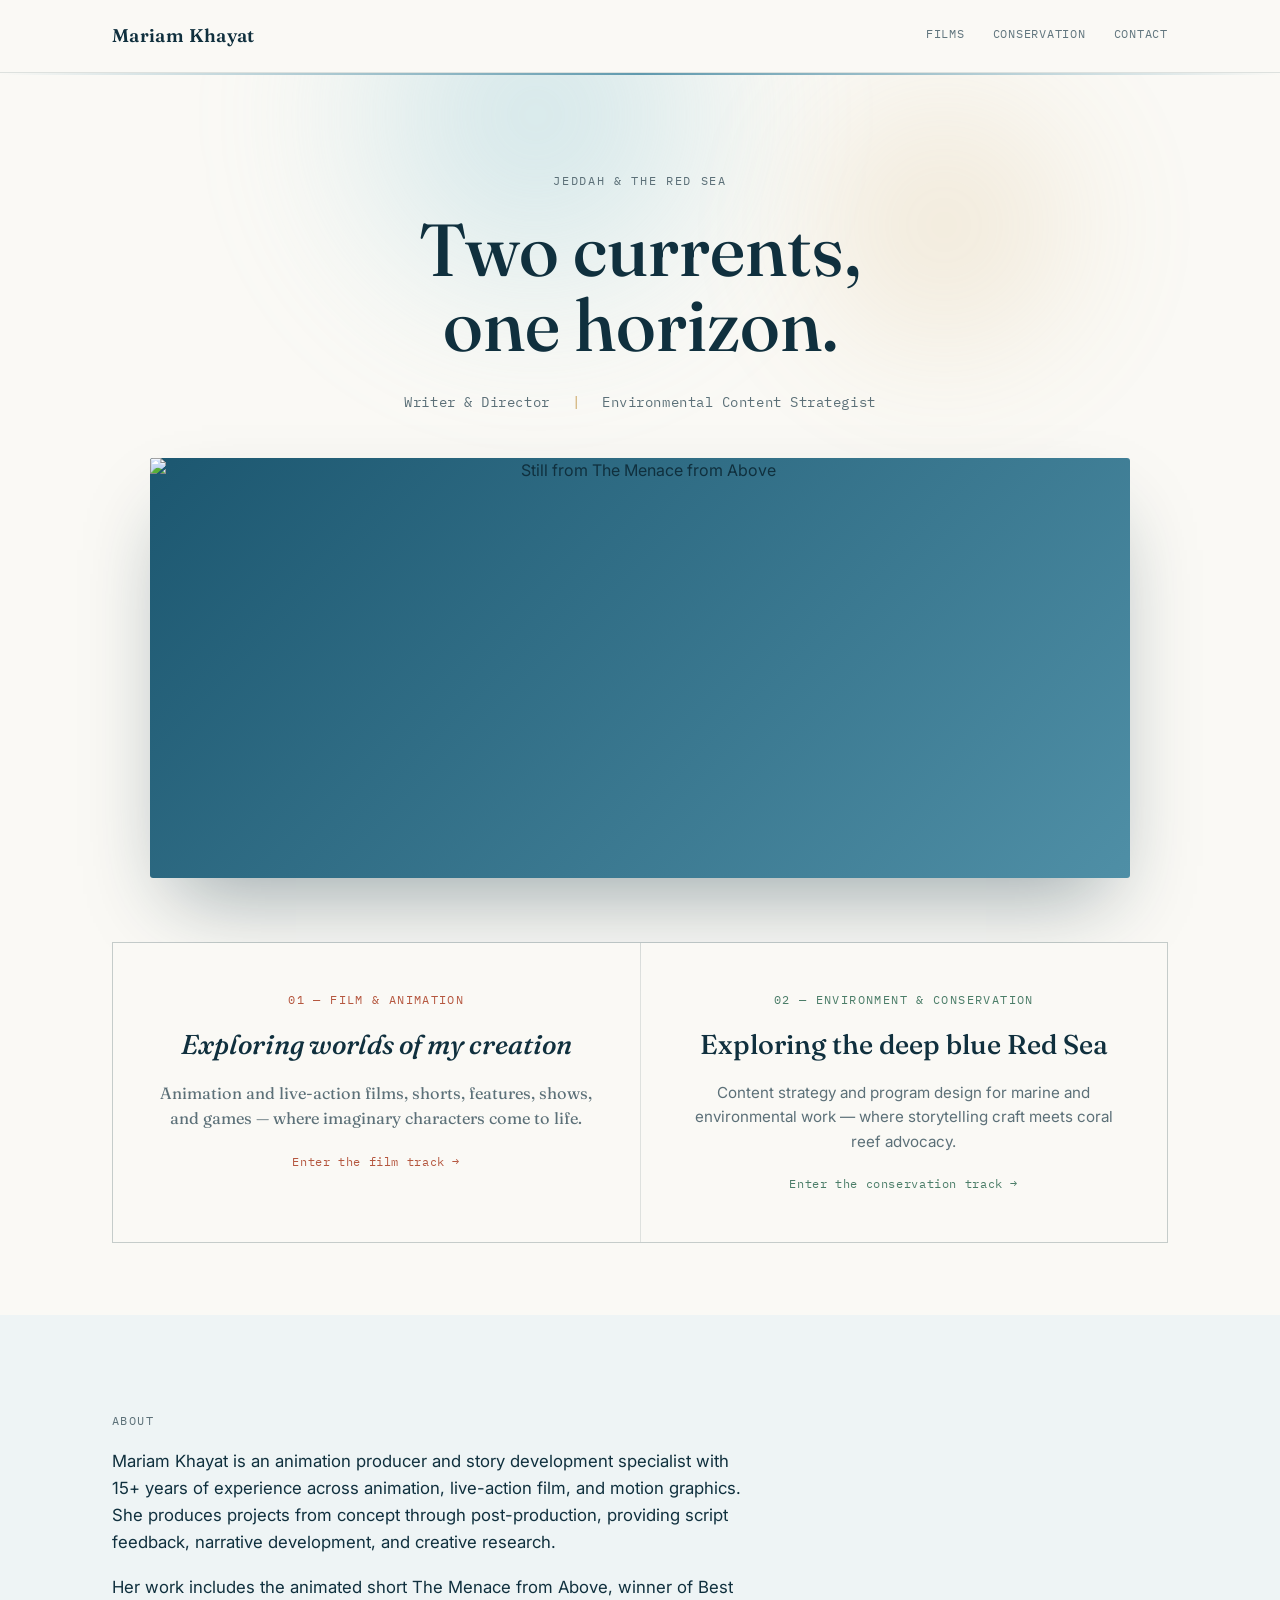
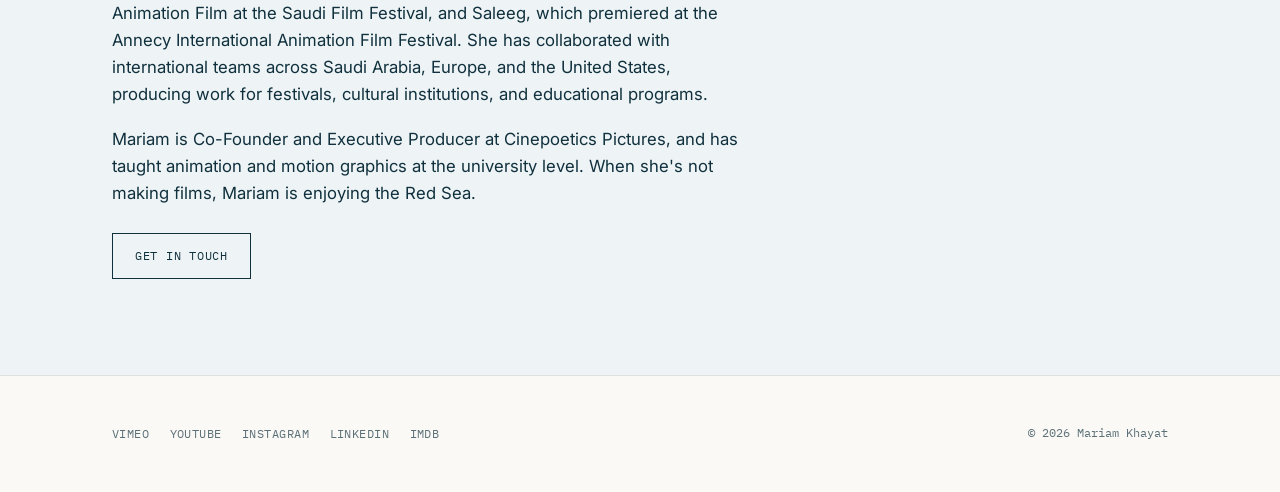
==== index.html @ 49f58972 "Add files via upload" ====
<!DOCTYPE html>
<html lang="en">
<head>
<meta charset="UTF-8">
<meta name="viewport" content="width=device-width, initial-scale=1">
<title>Mariam Khayat — Writer/Director &amp; Environmental Content Strategist</title>
<link rel="preconnect" href="https://fonts.googleapis.com">
<link href="https://fonts.googleapis.com/css2?family=Fraunces:ital,opsz,wght@0,9..144,400;0,9..144,500;0,9..144,600;1,9..144,500&family=Inter:wght@400;500;600&family=IBM+Plex+Mono:wght@400;500&display=swap" rel="stylesheet">
<link rel="stylesheet" href="style.css">
</head>
<body>

<nav class="site-nav">
  <div class="wrap">
    <a href="index.html" class="name">Mariam Khayat</a>
    <div class="links">
      <a href="films.html" class="track-film">Films</a>
      <a href="conservation.html" class="track-cons">Conservation</a>
      <a href="contact.html">Contact</a>
    </div>
  </div>
</nav>
<div class="horizon"></div>

<header class="hero">
  <div class="wrap">
    <div class="eyebrow">Jeddah &amp; the Red Sea</div>
    <h1>Two currents,<br>one horizon.</h1>
    <div class="split-tagline">
      <span>Writer &amp; Director</span>
      <span class="sep">|</span>
      <span>Environmental Content Strategist</span>
    </div>

    <div class="hero-image">
      <img src="tmfa-still.png" alt="Still from The Menace from Above">
    </div>

    <div class="tracks">
      <a class="track-card film" href="films.html">
        <div class="label">01 — Film &amp; Animation</div>
        <h2>Exploring worlds of my creation</h2>
        <p>Animation and live-action films, shorts, features, shows, and games — where imaginary characters come to life.</p>
        <div class="go">Enter the film track →</div>
      </a>
      <a class="track-card cons" href="conservation.html">
        <div class="label">02 — Environment &amp; Conservation</div>
        <h2>Exploring the deep blue Red Sea</h2>
        <p>Content strategy and program design for marine and environmental work — where storytelling craft meets coral reef advocacy.</p>
        <div class="go">Enter the conservation track →</div>
      </a>
    </div>
  </div>
</header>

<section class="block paper">
  <div class="wrap">
    <div class="kicker">About</div>
    <div class="bio-body">
      <p>Mariam Khayat is an animation producer and story development specialist with 15+ years of experience across animation, live-action film, and motion graphics. She produces projects from concept through post-production, providing script feedback, narrative development, and creative research.</p>
      <p>Her work includes the animated short The Menace from Above, winner of Best Animation Film at the Saudi Film Festival, and Saleeg, which premiered at the Annecy International Animation Film Festival. She has collaborated with international teams across Saudi Arabia, Europe, and the United States, producing work for festivals, cultural institutions, and educational programs.</p>
      <p>Mariam is Co-Founder and Executive Producer at Cinepoetics Pictures, and has taught animation and motion graphics at the university level. When she's not making films, Mariam is enjoying the Red Sea.</p>
    </div>
    <a href="contact.html" class="btn gold" style="margin-top:8px;">Get in touch</a>
  </div>
</section>

<footer>
  <div class="wrap">
    <div class="socials">
      <a href="https://vimeo.com/mariamkhayat">Vimeo</a>
      <a href="https://www.youtube.com/user/MarmarKhayat">YouTube</a>
      <a href="https://www.instagram.com/markhayat/">Instagram</a>
      <a href="https://www.linkedin.com/in/mariamkhayat/">LinkedIn</a>
      <a href="http://www.imdb.com/name/nm8464386/">IMDb</a>
    </div>
    <div class="copy">&copy; 2026 Mariam Khayat</div>
  </div>
</footer>

</body>
</html>
---- style.css ----
/* ============================================================
   Mariam Khayat — design tokens, v2 (light / sea-layered)
   Moved off the dark night-sea theme to a bright, white-forward
   palette in shades of sea blue, per direct feedback. Keeps the
   dual-track structure and the horizon-line signature, adds
   layered soft-light "through water" glows behind the hero for
   depth instead of flat color, and a slot for a real film still
   (TMFA) as the hero's anchor image.
   ============================================================ */

:root {
  --bg: #faf9f5;            /* warm white, primary background */
  --bg-alt: #eef4f5;        /* pale sea tint, alternate sections */
  --ink: #10303e;           /* deep sea-navy, primary text */
  --ink-dim: #5c7078;       /* muted secondary text */
  --sea-deep: #1c5770;      /* primary blue accent */
  --sea-mid: #4f8fa6;       /* mid blue, layered glows / links */
  --sea-glow: #a9d4de;      /* pale glow accent for depth layers */
  --gold: #c9a15a;          /* AlUla gold — sparing accent */
  --coral: #b5573f;         /* film/director track accent */
  --seagrass: #4b7d68;      /* conservation track accent */
  --line: rgba(16,48,62,0.12);
  --radius: 2px;

  --font-display: "Fraunces", "Iowan Old Style", serif;
  --font-body: "Inter", -apple-system, sans-serif;
  --font-mono: "IBM Plex Mono", monospace;
}

* { box-sizing: border-box; }

html { scroll-behavior: smooth; }

@media (prefers-reduced-motion: reduce) {
  html { scroll-behavior: auto; }
  * { animation-duration: 0.001ms !important; transition-duration: 0.001ms !important; }
}

body {
  margin: 0;
  background: var(--bg);
  color: var(--ink);
  font-family: var(--font-body);
  font-size: 16px;
  line-height: 1.6;
  -webkit-font-smoothing: antialiased;
}

a { color: inherit; text-decoration: none; }
img { max-width: 100%; display: block; }

.wrap {
  max-width: 1120px;
  margin: 0 auto;
  padding: 0 32px;
}

/* ---------- Nav ---------- */

.site-nav {
  position: sticky;
  top: 0;
  z-index: 50;
  background: rgba(250,249,245,0.88);
  backdrop-filter: blur(6px);
  border-bottom: 1px solid var(--line);
}

.site-nav .wrap {
  display: flex;
  align-items: center;
  justify-content: space-between;
  height: 72px;
}

.site-nav .name {
  font-family: var(--font-display);
  font-size: 1.15rem;
  font-weight: 600;
  letter-spacing: 0.02em;
  color: var(--ink);
}

.site-nav .links {
  display: flex;
  gap: 28px;
  font-family: var(--font-mono);
  font-size: 0.78rem;
  letter-spacing: 0.06em;
  text-transform: uppercase;
}

.site-nav .links a {
  opacity: 0.65;
  color: var(--ink);
  border-bottom: 1px solid transparent;
  padding-bottom: 4px;
  transition: opacity 0.2s, border-color 0.2s;
}

.site-nav .links a:hover,
.site-nav .links a[aria-current="page"] {
  opacity: 1;
  border-color: currentColor;
}

.site-nav .links a.track-film:hover, .site-nav .links a.track-film[aria-current="page"] { color: var(--coral); }
.site-nav .links a.track-cons:hover, .site-nav .links a.track-cons[aria-current="page"] { color: var(--seagrass); }

/* ---------- Horizon signature ---------- */

.horizon {
  position: relative;
  height: 2px;
  background: linear-gradient(90deg, transparent, var(--sea-mid), transparent);
  margin: 0 auto;
  width: 100%;
  opacity: 0.9;
}

.horizon.tone-film { background: linear-gradient(90deg, transparent, var(--coral), transparent); }
.horizon.tone-cons { background: linear-gradient(90deg, transparent, var(--seagrass), transparent); }

/* ---------- Hero ---------- */

.hero {
  position: relative;
  padding: 96px 0 72px;
  text-align: center;
  overflow: hidden;
}

/* Soft layered glows behind the hero, like light through shallow
   water — this is the "not flat, has depth" element, done as
   static layered gradients rather than motion. */
.hero::before,
.hero::after {
  content: "";
  position: absolute;
  border-radius: 50%;
  filter: blur(60px);
  z-index: 0;
  pointer-events: none;
}

.hero::before {
  width: 520px; height: 520px;
  background: radial-gradient(circle, var(--sea-glow) 0%, transparent 70%);
  top: -220px; left: 50%;
  transform: translateX(-70%);
  opacity: 0.55;
}

.hero::after {
  width: 380px; height: 380px;
  background: radial-gradient(circle, var(--gold) 0%, transparent 70%);
  top: -40px; left: 50%;
  transform: translateX(30%);
  opacity: 0.22;
}

.hero .wrap { position: relative; z-index: 1; }

.hero .eyebrow {
  font-family: var(--font-mono);
  font-size: 0.75rem;
  letter-spacing: 0.14em;
  text-transform: uppercase;
  color: var(--ink-dim);
  margin-bottom: 22px;
}

.hero h1 {
  font-family: var(--font-display);
  font-weight: 500;
  font-size: clamp(2.6rem, 6vw, 4.6rem);
  line-height: 1.02;
  margin: 0 0 30px;
  color: var(--ink);
}

.split-tagline {
  display: flex;
  justify-content: center;
  align-items: center;
  gap: 22px;
  flex-wrap: wrap;
  font-family: var(--font-mono);
  font-size: 0.85rem;
  letter-spacing: 0.04em;
  color: var(--ink-dim);
}

.split-tagline .sep { color: var(--gold); }

/* ---------- Hero anchor image (film still) ---------- */

.hero-image {
  position: relative;
  z-index: 1;
  margin: 44px auto 0;
  max-width: 980px;
  aspect-ratio: 21/9;
  border-radius: 3px;
  overflow: hidden;
  box-shadow: 0 40px 80px -24px rgba(16,48,62,0.4);
  background: linear-gradient(135deg, var(--sea-deep), var(--sea-mid));
}

@media (max-width: 1040px) {
  .hero-image { max-width: 92%; }
}

.hero-image img {
  width: 100%; height: 100%;
  object-fit: cover;
}

.hero-image .placeholder-note {
  position: absolute;
  inset: 0;
  display: flex;
  align-items: center;
  justify-content: center;
  font-family: var(--font-mono);
  font-size: 0.75rem;
  letter-spacing: 0.05em;
  color: rgba(255,255,255,0.85);
  text-align: center;
  padding: 24px;
}

/* ---------- Track cards ---------- */

.tracks {
  position: relative;
  z-index: 1;
  display: grid;
  grid-template-columns: 1fr 1fr;
  gap: 1px;
  background: var(--line);
  margin-top: 64px;
  border: 1px solid var(--line);
}

@media (max-width: 720px) {
  .tracks { grid-template-columns: 1fr; }
}

.track-card {
  background: var(--bg);
  padding: 48px 40px;
  transition: background 0.25s;
}

.track-card:hover { background: var(--bg-alt); }

.track-card .label {
  font-family: var(--font-mono);
  font-size: 0.72rem;
  letter-spacing: 0.12em;
  text-transform: uppercase;
  margin-bottom: 14px;
}

.track-card.film .label { color: var(--coral); }
.track-card.cons .label { color: var(--seagrass); }

.track-card h2 {
  font-family: var(--font-display);
  font-size: 1.7rem;
  font-weight: 500;
  margin: 0 0 14px;
  color: var(--ink);
}

.track-card.film h2 { font-style: italic; }

.track-card p {
  color: var(--ink-dim);
  font-size: 0.95rem;
  margin: 0 0 20px;
}

.track-card.cons p { font-family: var(--font-body); }
.track-card.film p { font-family: var(--font-display); font-size: 1.02rem; line-height: 1.55; }

.track-card .go {
  font-family: var(--font-mono);
  font-size: 0.78rem;
  letter-spacing: 0.05em;
}

.track-card.film .go { color: var(--coral); }
.track-card.cons .go { color: var(--seagrass); }

/* ---------- Sections ---------- */

section.block { padding: 96px 0; }
section.block.tight { padding: 64px 0; }
section.block.paper { background: var(--bg-alt); }

.kicker {
  font-family: var(--font-mono);
  font-size: 0.75rem;
  letter-spacing: 0.12em;
  text-transform: uppercase;
  color: var(--ink-dim);
  margin-bottom: 18px;
}

h2.section-title {
  font-family: var(--font-display);
  font-weight: 500;
  font-size: clamp(1.7rem, 3.4vw, 2.3rem);
  margin: 0 0 28px;
  max-width: 720px;
  color: var(--ink);
}

.bio-body {
  max-width: 640px;
  font-size: 1.05rem;
}

.bio-body p { margin: 0 0 18px; }

/* ---------- Credits / lists ---------- */

.credit-row {
  display: flex;
  justify-content: space-between;
  align-items: baseline;
  gap: 24px;
  padding: 22px 0;
  border-top: 1px solid var(--line);
}

.credit-row:last-child { border-bottom: 1px solid var(--line); }

.credit-row .title {
  font-family: var(--font-display);
  font-size: 1.2rem;
  color: var(--ink);
}

.credit-row .title a {
  color: var(--ink);
  border-bottom: 1px solid var(--coral);
  transition: color 0.2s;
}

.credit-row .title a:hover { color: var(--coral); }

.credit-row .meta {
  font-family: var(--font-mono);
  font-size: 0.78rem;
  letter-spacing: 0.03em;
  color: var(--ink-dim);
  white-space: nowrap;
}

/* ---------- Video grid ---------- */

.video-grid {
  display: grid;
  grid-template-columns: repeat(auto-fit, minmax(280px, 1fr));
  gap: 28px;
  margin-top: 36px;
}

.video-card { border: 1px solid var(--line); background: var(--bg); }
.video-card .frame {
  aspect-ratio: 16/9;
  background: var(--bg-alt);
  position: relative;
  overflow: hidden;
}
.video-card iframe { width: 100%; height: 100%; border: 0; }

.video-card .cap {
  padding: 16px 18px;
  font-family: var(--font-mono);
  font-size: 0.78rem;
  color: var(--ink-dim);
  letter-spacing: 0.02em;
}

/* ---------- Footer ---------- */

footer {
  border-top: 1px solid var(--line);
  padding: 48px 0;
}

footer .wrap {
  display: flex;
  justify-content: space-between;
  align-items: center;
  flex-wrap: wrap;
  gap: 20px;
}

footer .socials {
  display: flex;
  gap: 20px;
  font-family: var(--font-mono);
  font-size: 0.78rem;
  letter-spacing: 0.04em;
  text-transform: uppercase;
  color: var(--ink-dim);
}

footer .socials a:hover { color: var(--sea-deep); }

footer .copy {
  font-family: var(--font-mono);
  font-size: 0.72rem;
  color: var(--ink-dim);
}

/* ---------- Buttons ---------- */

.btn {
  display: inline-block;
  border: 1px solid currentColor;
  padding: 12px 22px;
  font-family: var(--font-mono);
  font-size: 0.78rem;
  letter-spacing: 0.06em;
  text-transform: uppercase;
  color: var(--ink);
  transition: background 0.2s, color 0.2s;
}

.btn.gold:hover { background: var(--gold); color: var(--bg); }
.btn.coral:hover { background: var(--coral); color: var(--bg); }
.btn.seagrass:hover { background: var(--seagrass); color: var(--bg); }
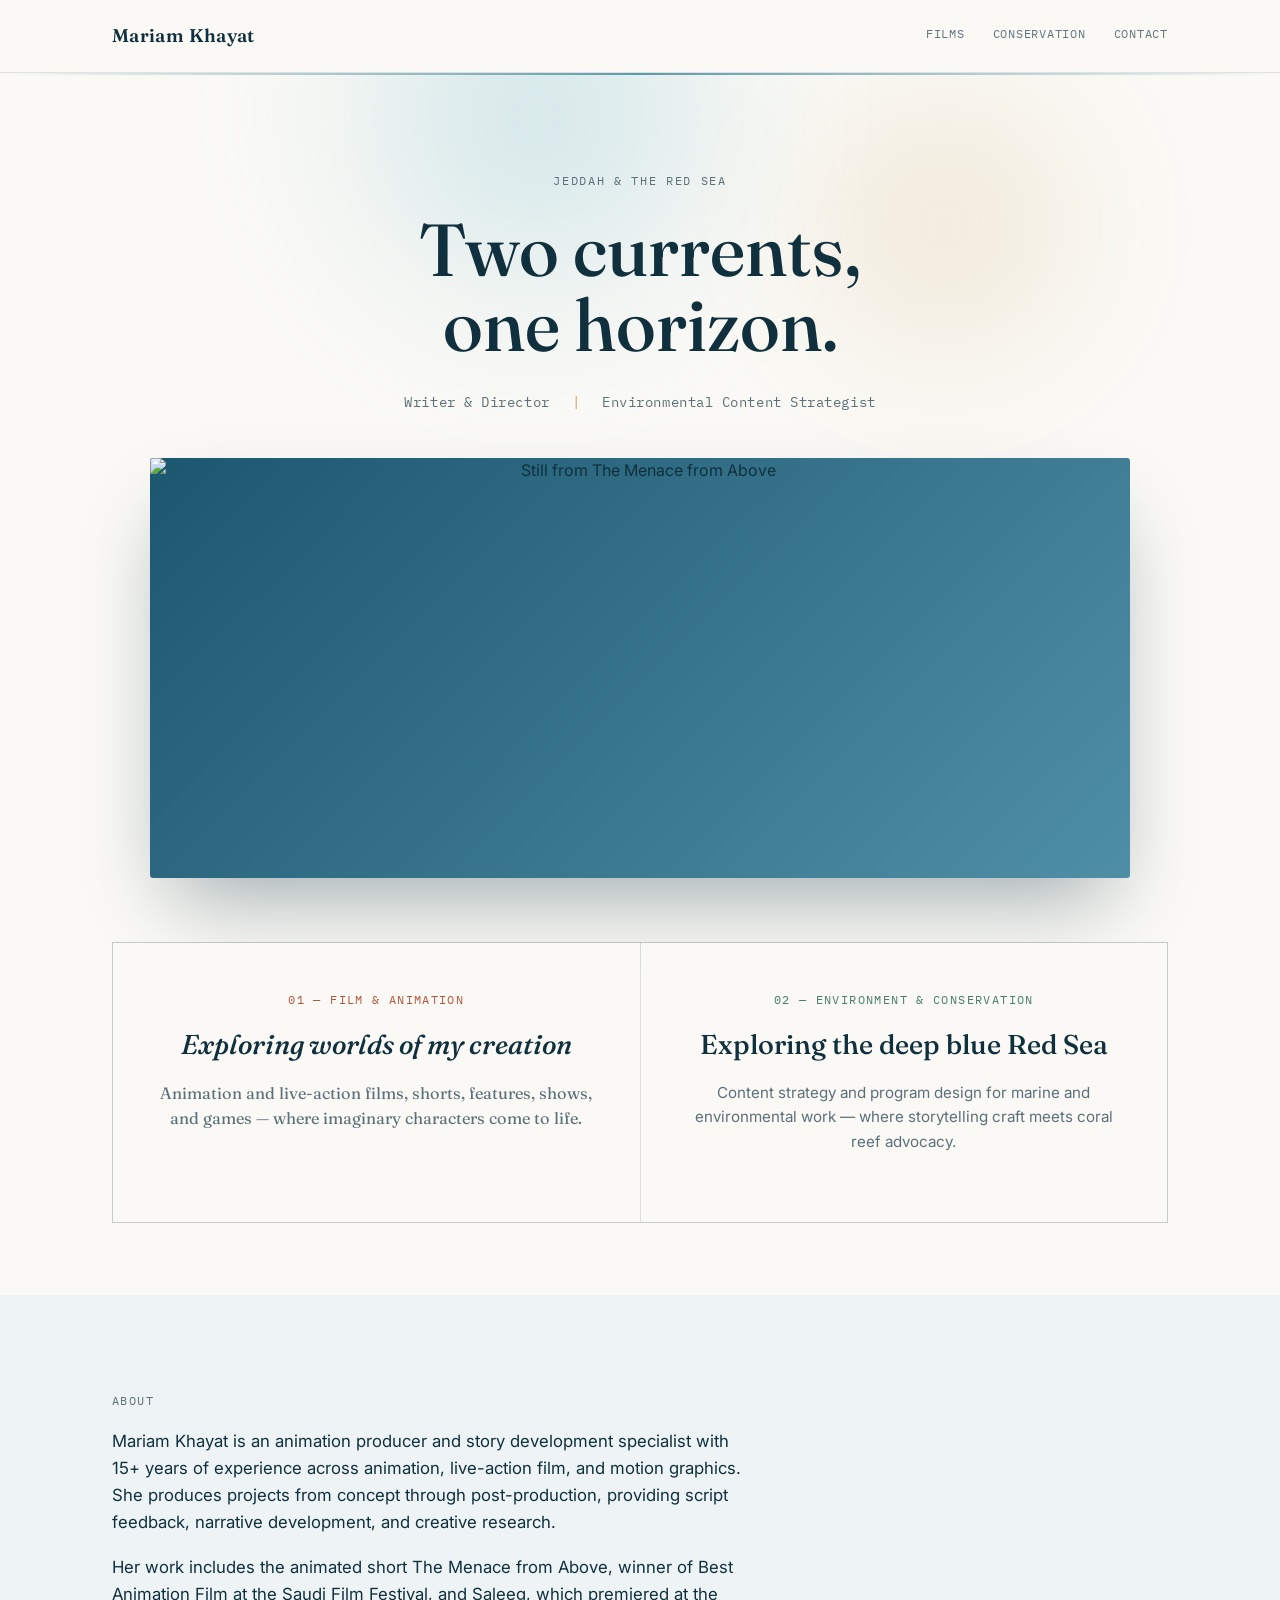
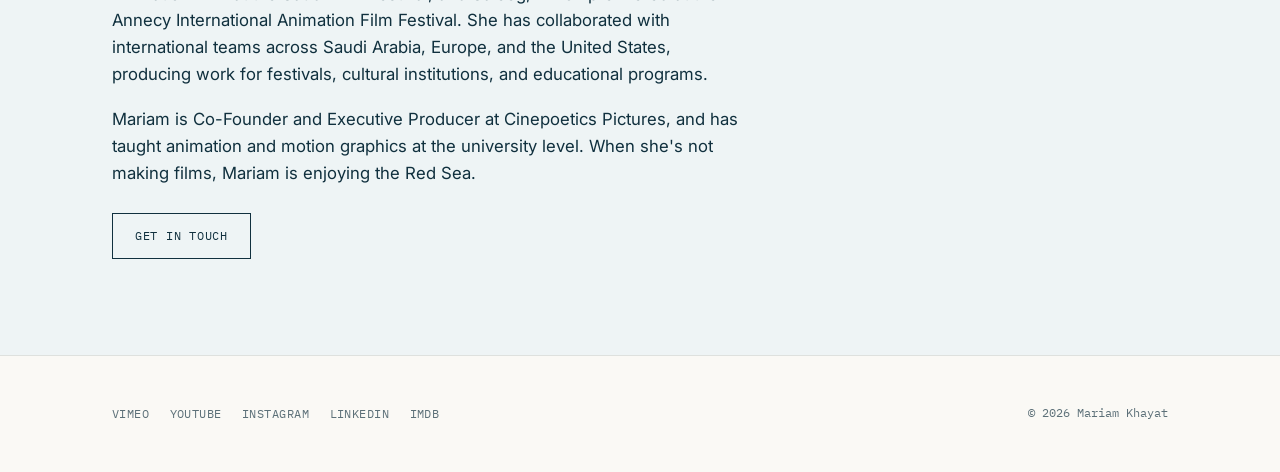
==== commit 48d8fea5: "Add files via upload" ====
--- a/index.html
+++ b/index.html
@@ -41,13 +41,11 @@
         <div class="label">01 — Film &amp; Animation</div>
         <h2>Exploring worlds of my creation</h2>
         <p>Animation and live-action films, shorts, features, shows, and games — where imaginary characters come to life.</p>
-        <div class="go">Enter the film track →</div>
       </a>
       <a class="track-card cons" href="conservation.html">
         <div class="label">02 — Environment &amp; Conservation</div>
         <h2>Exploring the deep blue Red Sea</h2>
         <p>Content strategy and program design for marine and environmental work — where storytelling craft meets coral reef advocacy.</p>
-        <div class="go">Enter the conservation track →</div>
       </a>
     </div>
   </div>
--- a/style.css
+++ b/style.css
@@ -419,7 +419,134 @@
   color: var(--ink-dim);
 }
 
-/* ---------- Buttons ---------- */
+/* ---------- Visual film cards ---------- */
+
+.film-grid {
+  display: grid;
+  grid-template-columns: repeat(auto-fit, minmax(300px, 1fr));
+  gap: 32px;
+  margin-top: 12px;
+}
+
+.film-card {
+  border: 1px solid var(--line);
+  background: var(--bg);
+}
+
+.film-card .thumb {
+  aspect-ratio: 16/9;
+  background: linear-gradient(135deg, var(--sea-deep), var(--sea-mid));
+  overflow: hidden;
+}
+
+.film-card .thumb img {
+  width: 100%; height: 100%;
+  object-fit: cover;
+}
+
+.film-card .body { padding: 20px 22px 22px; }
+
+.film-card h3 {
+  font-family: var(--font-display);
+  font-size: 1.3rem;
+  font-weight: 500;
+  margin: 0 0 8px;
+  color: var(--ink);
+}
+
+.film-card h3 a { color: var(--ink); }
+.film-card h3 a:hover { color: var(--coral); }
+
+.film-card p {
+  color: var(--ink-dim);
+  font-size: 0.92rem;
+  margin: 0 0 18px;
+}
+
+.film-card .actions {
+  display: flex;
+  flex-wrap: wrap;
+  gap: 10px;
+}
+
+.film-card .actions a {
+  font-family: var(--font-mono);
+  font-size: 0.7rem;
+  letter-spacing: 0.05em;
+  text-transform: uppercase;
+  border: 1px solid var(--ink);
+  padding: 8px 14px;
+  color: var(--ink);
+  transition: background 0.2s, color 0.2s;
+}
+
+.film-card .actions a:hover { background: var(--ink); color: var(--bg); }
+.film-card .actions a.netflix:hover { background: var(--coral); color: var(--bg); border-color: var(--coral); }
+
+/* ---------- Compact craft pills (breadth without heavy real estate) ---------- */
+
+.pill-list {
+  display: flex;
+  flex-wrap: wrap;
+  gap: 10px;
+  margin-top: 8px;
+}
+
+.pill {
+  border: 1px solid var(--line);
+  padding: 7px 14px;
+  font-family: var(--font-mono);
+  font-size: 0.75rem;
+  color: var(--ink-dim);
+}
+
+/* ---------- Workshop cards (image + description) ---------- */
+
+.workshop-card {
+  display: grid;
+  grid-template-columns: 220px 1fr;
+  gap: 24px;
+  margin-bottom: 36px;
+  align-items: start;
+}
+
+@media (max-width: 640px) {
+  .workshop-card { grid-template-columns: 1fr; }
+}
+
+.workshop-card .thumb {
+  aspect-ratio: 4/3;
+  background: var(--bg-alt);
+  overflow: hidden;
+}
+
+.workshop-card .thumb img {
+  width: 100%; height: 100%;
+  object-fit: cover;
+}
+
+.workshop-card h3 {
+  font-family: var(--font-display);
+  font-size: 1.15rem;
+  font-weight: 500;
+  margin: 0 0 6px;
+  color: var(--ink);
+}
+
+.workshop-card .org {
+  font-family: var(--font-mono);
+  font-size: 0.72rem;
+  letter-spacing: 0.05em;
+  text-transform: uppercase;
+  color: var(--seagrass);
+  margin-bottom: 10px;
+}
+
+.workshop-card p {
+  color: var(--ink-dim);
+  font-size: 0.92rem;
+  margin: 0;
+}
 
 .btn {
   display: inline-block;
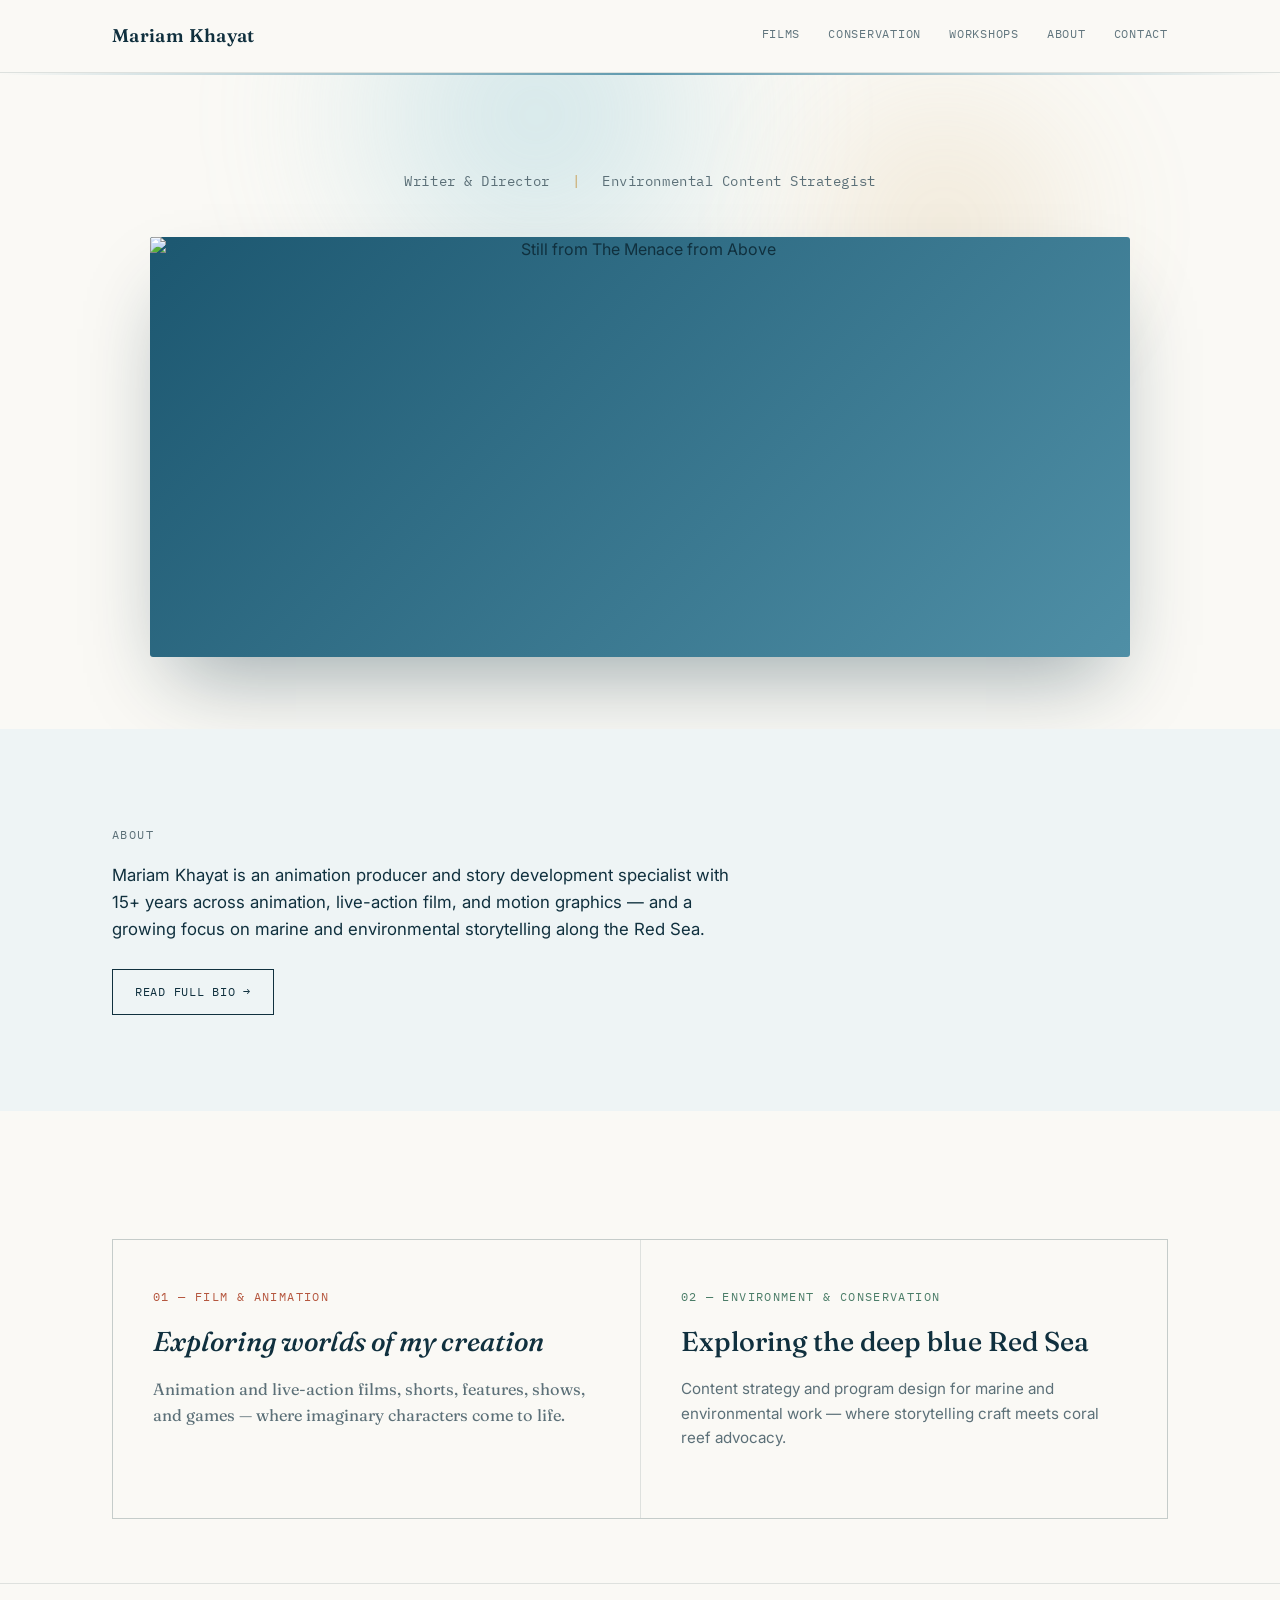
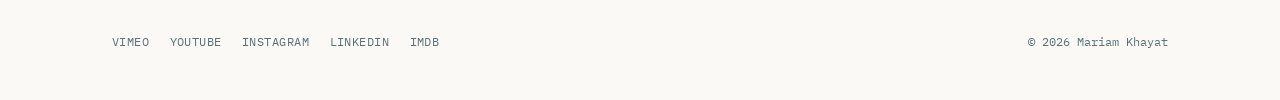
==== commit 5240c720: "Add files via upload" ====
--- a/index.html
+++ b/index.html
@@ -16,6 +16,8 @@
     <div class="links">
       <a href="films.html" class="track-film">Films</a>
       <a href="conservation.html" class="track-cons">Conservation</a>
+      <a href="workshops.html">Workshops</a>
+      <a href="about.html">About</a>
       <a href="contact.html">Contact</a>
     </div>
   </div>
@@ -24,8 +26,6 @@
 
 <header class="hero">
   <div class="wrap">
-    <div class="eyebrow">Jeddah &amp; the Red Sea</div>
-    <h1>Two currents,<br>one horizon.</h1>
     <div class="split-tagline">
       <span>Writer &amp; Director</span>
       <span class="sep">|</span>
@@ -35,7 +35,21 @@
     <div class="hero-image">
       <img src="tmfa-still.png" alt="Still from The Menace from Above">
     </div>
+  </div>
+</header>
 
+<section class="block paper">
+  <div class="wrap">
+    <div class="kicker">About</div>
+    <div class="bio-body">
+      <p>Mariam Khayat is an animation producer and story development specialist with 15+ years across animation, live-action film, and motion graphics — and a growing focus on marine and environmental storytelling along the Red Sea.</p>
+    </div>
+    <a href="about.html" class="btn gold" style="margin-top:8px;">Read full bio →</a>
+  </div>
+</section>
+
+<section class="block tight">
+  <div class="wrap">
     <div class="tracks">
       <a class="track-card film" href="films.html">
         <div class="label">01 — Film &amp; Animation</div>
@@ -48,18 +62,6 @@
         <p>Content strategy and program design for marine and environmental work — where storytelling craft meets coral reef advocacy.</p>
       </a>
     </div>
-  </div>
-</header>
-
-<section class="block paper">
-  <div class="wrap">
-    <div class="kicker">About</div>
-    <div class="bio-body">
-      <p>Mariam Khayat is an animation producer and story development specialist with 15+ years of experience across animation, live-action film, and motion graphics. She produces projects from concept through post-production, providing script feedback, narrative development, and creative research.</p>
-      <p>Her work includes the animated short The Menace from Above, winner of Best Animation Film at the Saudi Film Festival, and Saleeg, which premiered at the Annecy International Animation Film Festival. She has collaborated with international teams across Saudi Arabia, Europe, and the United States, producing work for festivals, cultural institutions, and educational programs.</p>
-      <p>Mariam is Co-Founder and Executive Producer at Cinepoetics Pictures, and has taught animation and motion graphics at the university level. When she's not making films, Mariam is enjoying the Red Sea.</p>
-    </div>
-    <a href="contact.html" class="btn gold" style="margin-top:8px;">Get in touch</a>
   </div>
 </section>
 
--- a/style.css
+++ b/style.css
@@ -434,10 +434,12 @@
 }
 
 .film-card .thumb {
-  aspect-ratio: 16/9;
+  aspect-ratio: 3/4;
   background: linear-gradient(135deg, var(--sea-deep), var(--sea-mid));
   overflow: hidden;
 }
+
+.film-grid.compact .thumb { aspect-ratio: 16/9; }
 
 .film-card .thumb img {
   width: 100%; height: 100%;
@@ -483,7 +485,89 @@
 .film-card .actions a:hover { background: var(--ink); color: var(--bg); }
 .film-card .actions a.netflix:hover { background: var(--coral); color: var(--bg); border-color: var(--coral); }
 
-/* ---------- Compact craft pills (breadth without heavy real estate) ---------- */
+.film-card .hint {
+  display: block;
+  font-family: var(--font-mono);
+  font-size: 0.7rem;
+  letter-spacing: 0.04em;
+  color: var(--coral);
+  margin: -4px 0 14px;
+}
+
+.film-card .hint:hover { text-decoration: underline; }
+
+/* ---------- In-page jump nav ---------- */
+
+.jump-nav {
+  display: flex;
+  flex-wrap: wrap;
+  gap: 24px;
+  font-family: var(--font-mono);
+  font-size: 0.75rem;
+  letter-spacing: 0.05em;
+  text-transform: uppercase;
+  color: var(--ink-dim);
+  padding: 18px 0;
+  border-top: 1px solid var(--line);
+  border-bottom: 1px solid var(--line);
+}
+
+.jump-nav a:hover { color: var(--coral); }
+
+/* ---------- Compact award/festival lists ---------- */
+
+ul.compact-list {
+  columns: 2;
+  column-gap: 32px;
+  margin: 12px 0 0;
+  padding: 0;
+  list-style: none;
+}
+
+ul.compact-list li {
+  font-size: 0.85rem;
+  line-height: 1.5;
+  color: var(--ink-dim);
+  padding: 6px 0;
+  border-bottom: 1px solid var(--line);
+  break-inside: avoid;
+}
+
+ul.compact-list li strong { color: var(--ink); font-weight: 500; }
+
+@media (max-width: 640px) {
+  ul.compact-list { columns: 1; }
+}
+
+/* ---------- Compact producer card grid ---------- */
+
+.film-grid.compact { grid-template-columns: repeat(auto-fit, minmax(200px, 1fr)); gap: 20px; }
+.film-grid.compact .body { padding: 12px 14px 14px; }
+.film-grid.compact h3 { font-size: 1rem; }
+.film-grid.compact p { font-size: 0.8rem; margin-bottom: 10px; }
+.film-grid.compact .actions a { font-size: 0.65rem; padding: 6px 10px; }
+
+/* ---------- Pointer card (links Films → Workshops page) ---------- */
+
+.pointer-card {
+  border: 1px solid var(--line);
+  background: var(--bg-alt);
+  padding: 28px 32px;
+  display: flex;
+  justify-content: space-between;
+  align-items: center;
+  gap: 20px;
+  flex-wrap: wrap;
+}
+
+.pointer-card h3 {
+  font-family: var(--font-display);
+  font-size: 1.1rem;
+  margin: 0 0 6px;
+  color: var(--ink);
+}
+
+.pointer-card p { margin: 0; color: var(--ink-dim); font-size: 0.9rem; }
 
 .pill-list {
   display: flex;
@@ -548,6 +632,43 @@
   margin: 0;
 }
 
+/* ---------- Compact festival/awards list ---------- */
+
+.fest-compact {
+  display: grid;
+  grid-template-columns: 1fr 1fr;
+  gap: 2px 28px;
+  margin-top: 8px;
+}
+
+@media (max-width: 640px) {
+  .fest-compact { grid-template-columns: 1fr; }
+}
+
+.fest-compact .row {
+  display: flex;
+  justify-content: space-between;
+  gap: 12px;
+  padding: 6px 0;
+  border-bottom: 1px solid var(--line);
+  font-size: 0.82rem;
+}
+
+.fest-compact .row .meta {
+  font-family: var(--font-mono);
+  font-size: 0.7rem;
+  color: var(--ink-dim);
+  white-space: nowrap;
+}
+
+/* ---------- Spotlight section (Games / Workshops) ---------- */
+
+.spotlight {
+  background: linear-gradient(180deg, var(--bg-alt), var(--bg));
+  border-top: 3px solid var(--gold);
+  border-bottom: 3px solid var(--gold);
+}
+
 .btn {
   display: inline-block;
   border: 1px solid currentColor;
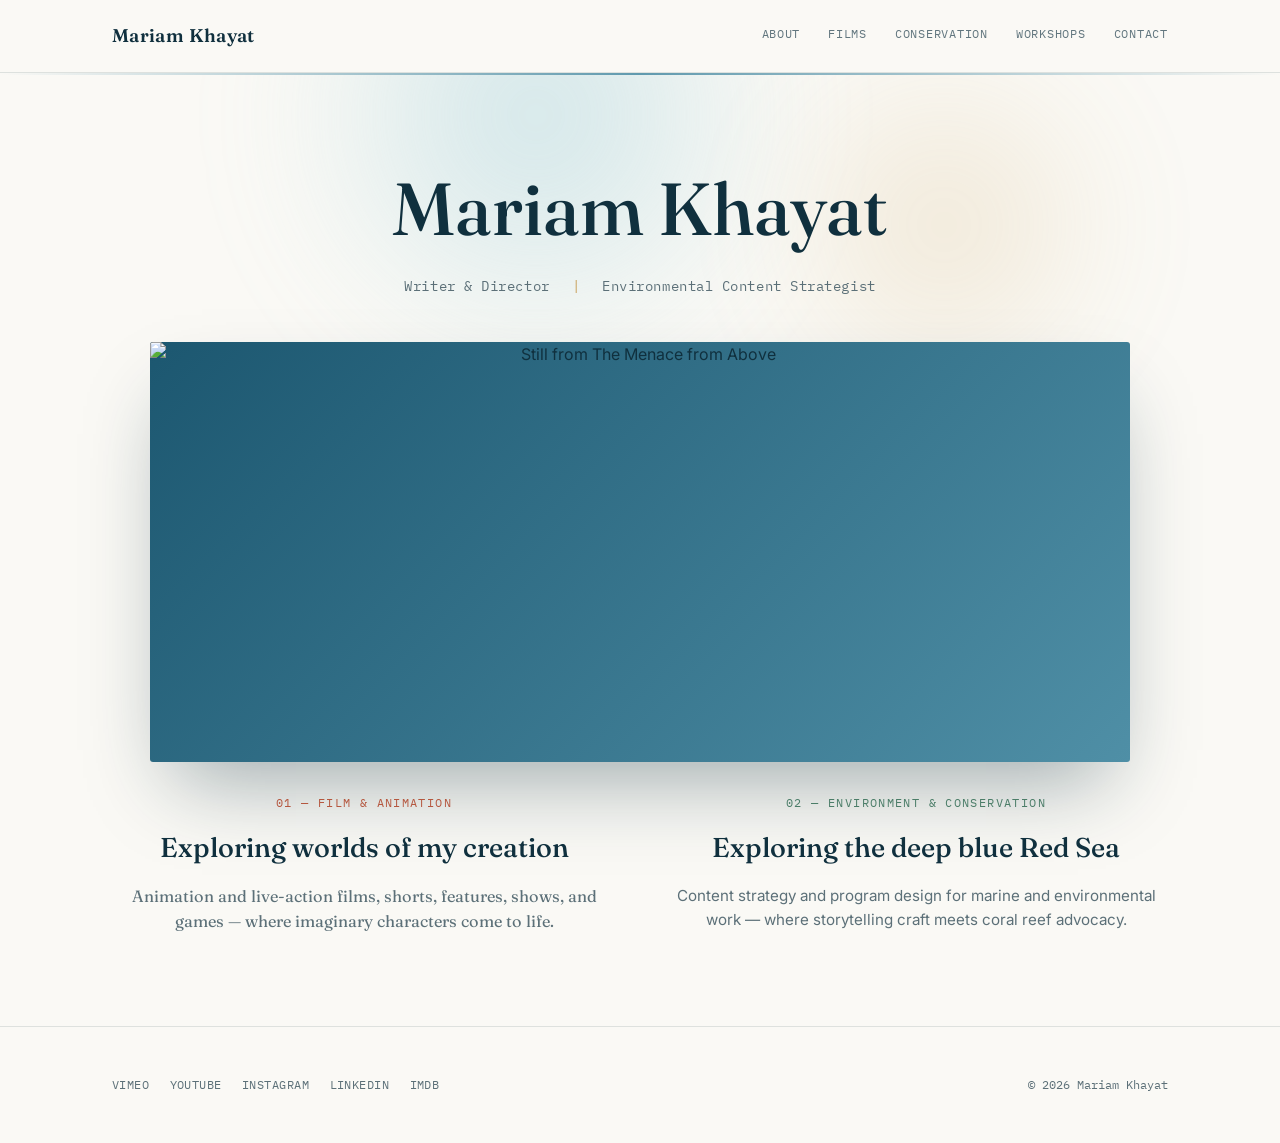
==== commit 3c1d77b1: "Add files via upload" ====
--- a/index.html
+++ b/index.html
@@ -14,10 +14,10 @@
   <div class="wrap">
     <a href="index.html" class="name">Mariam Khayat</a>
     <div class="links">
+      <a href="about.html">About</a>
       <a href="films.html" class="track-film">Films</a>
       <a href="conservation.html" class="track-cons">Conservation</a>
       <a href="workshops.html">Workshops</a>
-      <a href="about.html">About</a>
       <a href="contact.html">Contact</a>
     </div>
   </div>
@@ -26,6 +26,7 @@
 
 <header class="hero">
   <div class="wrap">
+    <h1>Mariam Khayat</h1>
     <div class="split-tagline">
       <span>Writer &amp; Director</span>
       <span class="sep">|</span>
@@ -35,21 +36,7 @@
     <div class="hero-image">
       <img src="tmfa-still.png" alt="Still from The Menace from Above">
     </div>
-  </div>
-</header>
 
-<section class="block paper">
-  <div class="wrap">
-    <div class="kicker">About</div>
-    <div class="bio-body">
-      <p>Mariam Khayat is an animation producer and story development specialist with 15+ years across animation, live-action film, and motion graphics — and a growing focus on marine and environmental storytelling along the Red Sea.</p>
-    </div>
-    <a href="about.html" class="btn gold" style="margin-top:8px;">Read full bio →</a>
-  </div>
-</section>
-
-<section class="block tight">
-  <div class="wrap">
     <div class="tracks">
       <a class="track-card film" href="films.html">
         <div class="label">01 — Film &amp; Animation</div>
@@ -63,7 +50,7 @@
       </a>
     </div>
   </div>
-</section>
+</header>
 
 <footer>
   <div class="wrap">
--- a/style.css
+++ b/style.css
@@ -237,10 +237,8 @@
   z-index: 1;
   display: grid;
   grid-template-columns: 1fr 1fr;
-  gap: 1px;
-  background: var(--line);
-  margin-top: 64px;
-  border: 1px solid var(--line);
+  gap: 48px;
+  margin-top: 32px;
 }
 
 @media (max-width: 720px) {
@@ -248,12 +246,12 @@
 }
 
 .track-card {
-  background: var(--bg);
-  padding: 48px 40px;
-  transition: background 0.25s;
-}
-
-.track-card:hover { background: var(--bg-alt); }
+  background: none;
+  padding: 0;
+  transition: opacity 0.25s;
+}
+
+.track-card:hover { opacity: 0.75; }
 
 .track-card .label {
   font-family: var(--font-mono);
@@ -274,7 +272,7 @@
   color: var(--ink);
 }
 
-.track-card.film h2 { font-style: italic; }
+.track-card.film h2 { }
 
 .track-card p {
   color: var(--ink-dim);
@@ -434,6 +432,7 @@
 }
 
 .film-card .thumb {
+  display: block;
   aspect-ratio: 3/4;
   background: linear-gradient(135deg, var(--sea-deep), var(--sea-mid));
   overflow: hidden;
@@ -443,7 +442,8 @@
 
 .film-card .thumb img {
   width: 100%; height: 100%;
-  object-fit: cover;
+  object-fit: contain;
+  background: var(--bg-alt);
 }
 
 .film-card .body { padding: 20px 22px 22px; }
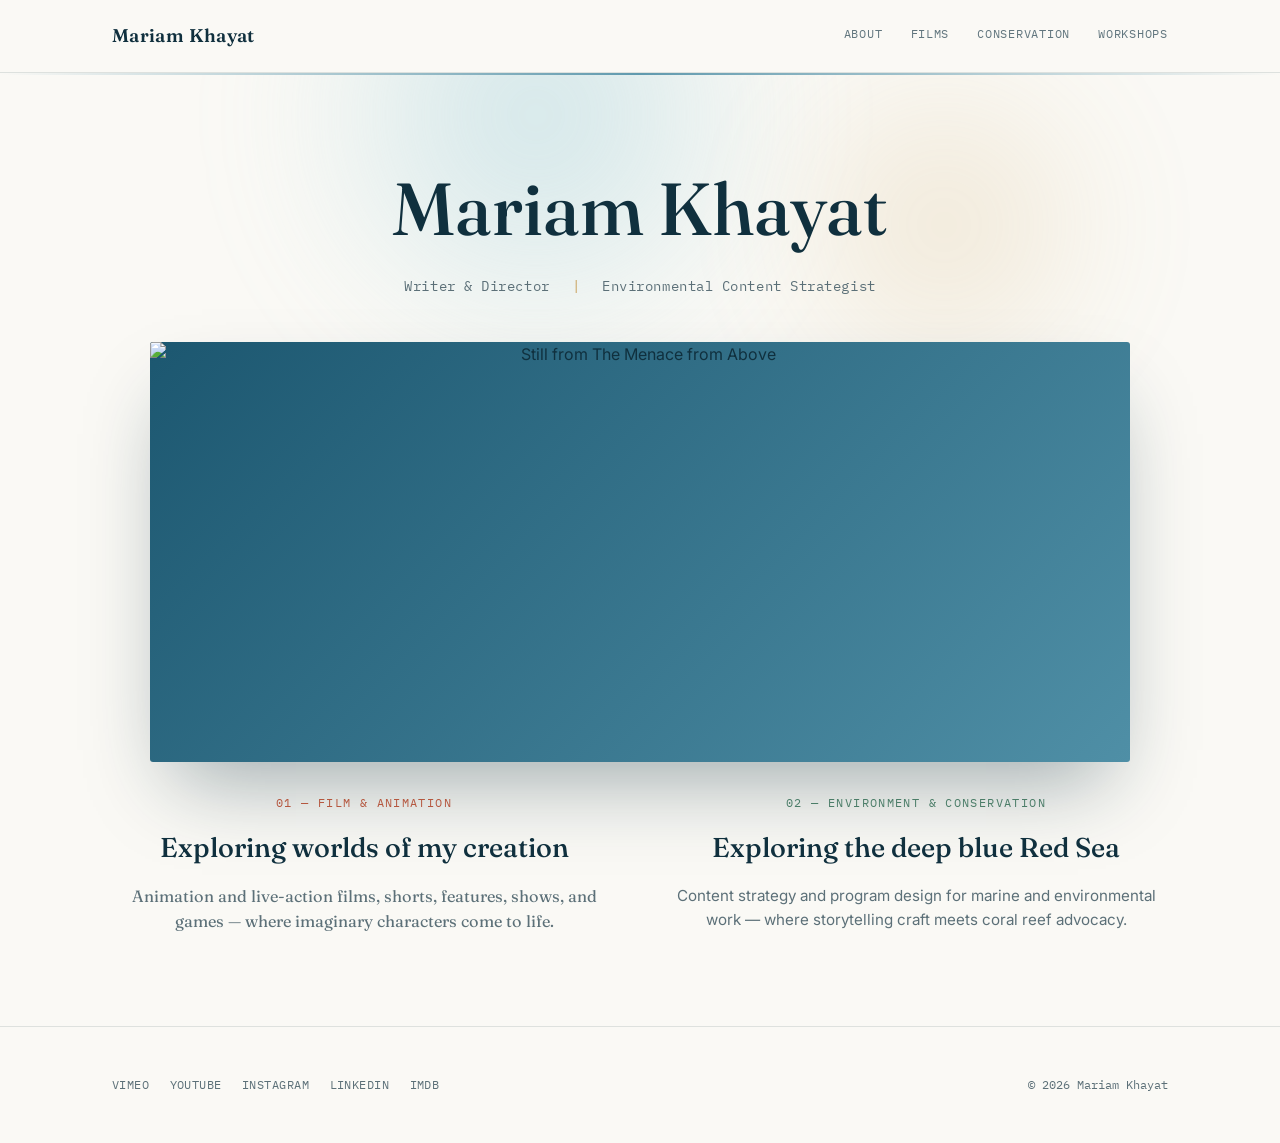
==== commit 62363895: "Add files via upload" ====
--- a/index.html
+++ b/index.html
@@ -18,7 +18,6 @@
       <a href="films.html" class="track-film">Films</a>
       <a href="conservation.html" class="track-cons">Conservation</a>
       <a href="workshops.html">Workshops</a>
-      <a href="contact.html">Contact</a>
     </div>
   </div>
 </nav>
--- a/style.css
+++ b/style.css
@@ -634,6 +634,8 @@
 
 /* ---------- Compact festival/awards list ---------- */
 
+.kicker.gold { color: var(--gold); }
+
 .fest-compact {
   display: grid;
   grid-template-columns: 1fr 1fr;
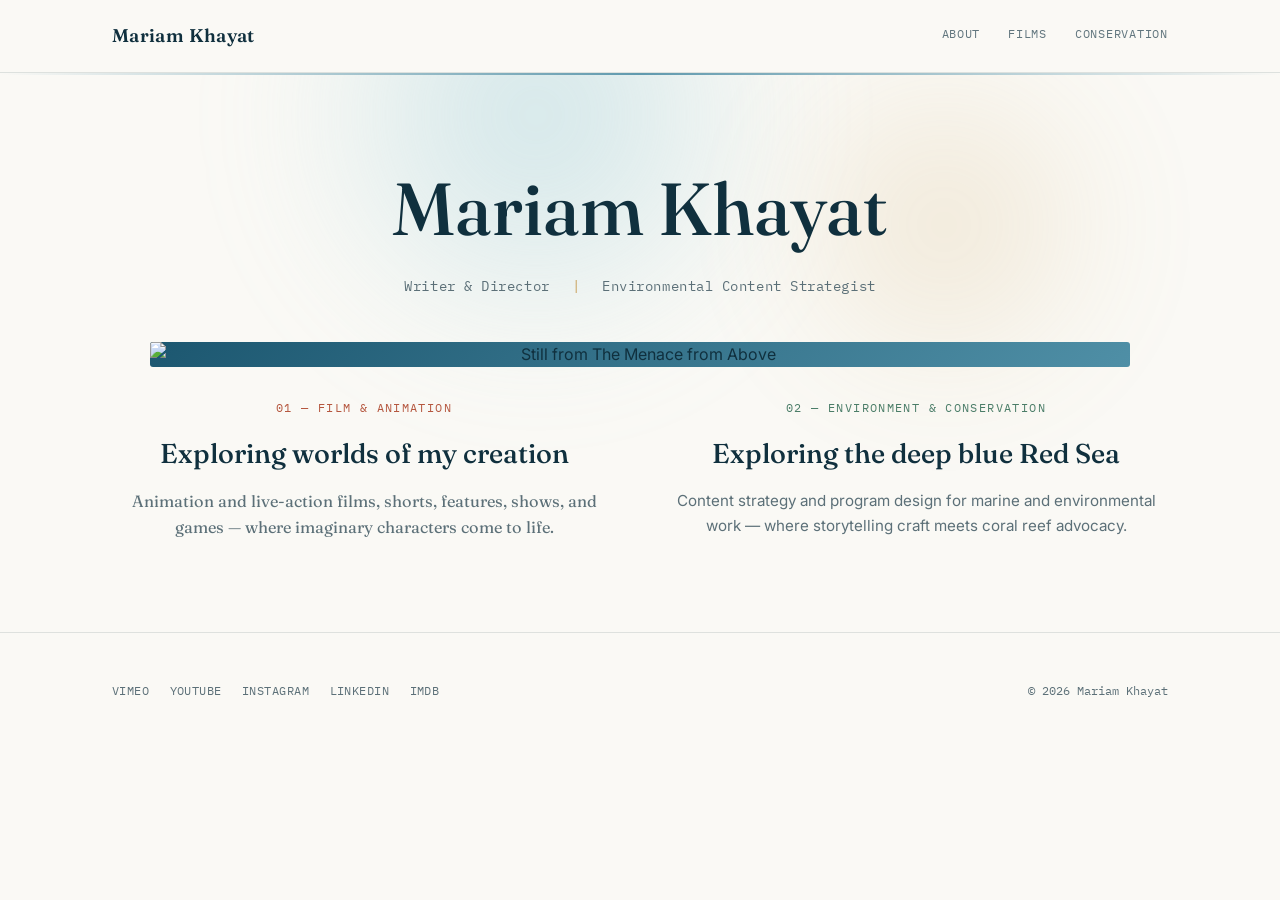
==== commit 60561e18: "Add files via upload" ====
--- a/index.html
+++ b/index.html
@@ -17,7 +17,6 @@
       <a href="about.html">About</a>
       <a href="films.html" class="track-film">Films</a>
       <a href="conservation.html" class="track-cons">Conservation</a>
-      <a href="workshops.html">Workshops</a>
     </div>
   </div>
 </nav>
--- a/style.css
+++ b/style.css
@@ -200,7 +200,6 @@
   z-index: 1;
   margin: 44px auto 0;
   max-width: 980px;
-  aspect-ratio: 21/9;
   border-radius: 3px;
   overflow: hidden;
   box-shadow: 0 40px 80px -24px rgba(16,48,62,0.4);
@@ -212,8 +211,8 @@
 }
 
 .hero-image img {
-  width: 100%; height: 100%;
-  object-fit: cover;
+  width: 100%; height: auto;
+  display: block;
 }
 
 .hero-image .placeholder-note {
@@ -427,14 +426,13 @@
 }
 
 .film-card {
-  border: 1px solid var(--line);
   background: var(--bg);
 }
 
 .film-card .thumb {
   display: block;
   aspect-ratio: 3/4;
-  background: linear-gradient(135deg, var(--sea-deep), var(--sea-mid));
+  background: #ffffff;
   overflow: hidden;
 }
 
@@ -443,7 +441,7 @@
 .film-card .thumb img {
   width: 100%; height: 100%;
   object-fit: contain;
-  background: var(--bg-alt);
+  background: #ffffff;
 }
 
 .film-card .body { padding: 20px 22px 22px; }
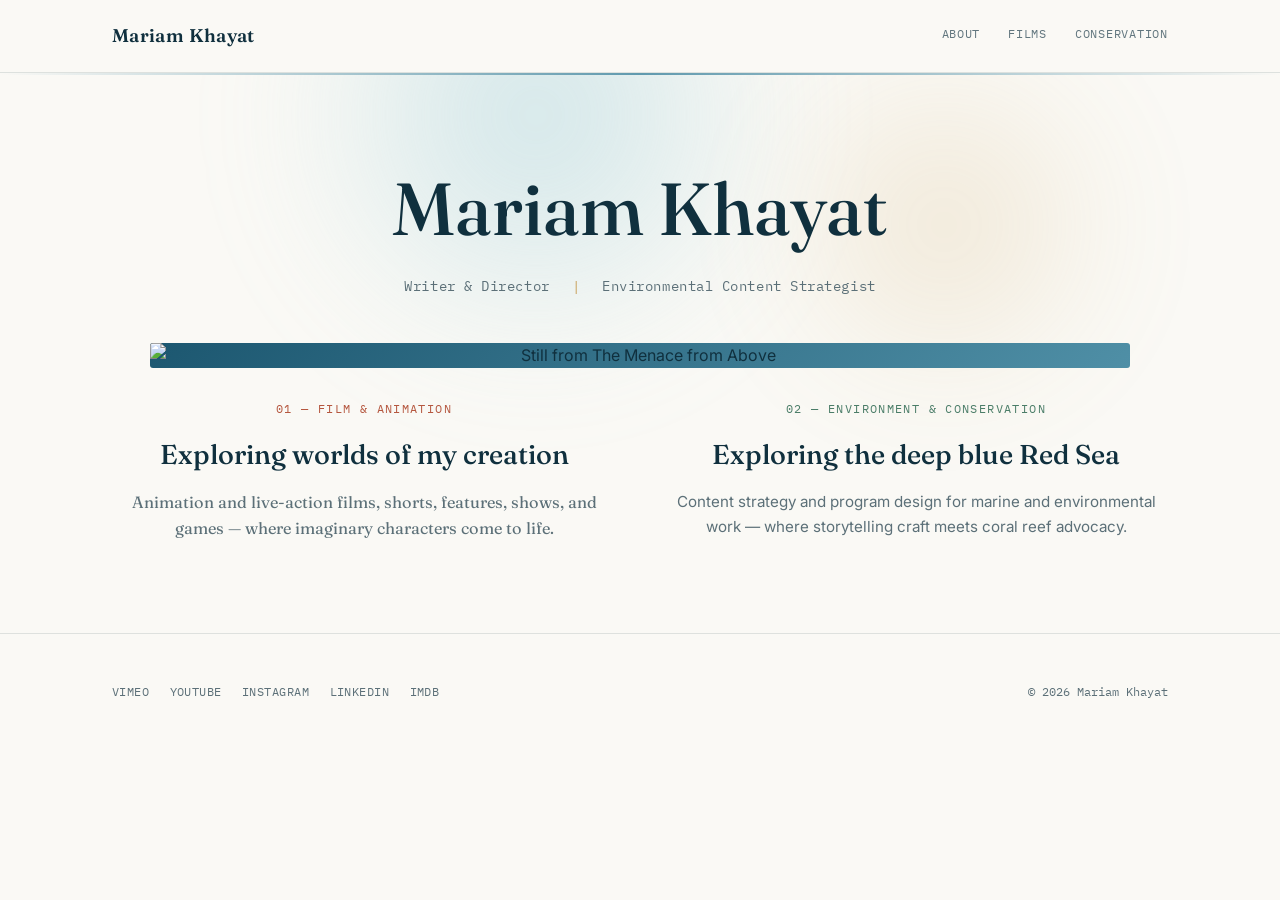
==== commit 037677e5: "Add files via upload" ====
--- a/index.html
+++ b/index.html
@@ -26,9 +26,9 @@
   <div class="wrap">
     <h1>Mariam Khayat</h1>
     <div class="split-tagline">
-      <span>Writer &amp; Director</span>
+      <a href="films.html">Writer &amp; Director</a>
       <span class="sep">|</span>
-      <span>Environmental Content Strategist</span>
+      <a href="conservation.html">Environmental Content Strategist</a>
     </div>
 
     <div class="hero-image">
--- a/style.css
+++ b/style.css
@@ -179,6 +179,15 @@
   color: var(--ink);
 }
 
+.split-tagline a {
+  border-bottom: 1px solid transparent;
+  transition: border-color 0.2s, color 0.2s;
+}
+
+.split-tagline a:hover {
+  border-color: currentColor;
+}
+
 .split-tagline {
   display: flex;
   justify-content: center;
@@ -426,22 +435,28 @@
 }
 
 .film-card {
-  background: var(--bg);
+  background: none;
 }
 
 .film-card .thumb {
   display: block;
   aspect-ratio: 3/4;
-  background: #ffffff;
+  background: var(--bg);
   overflow: hidden;
 }
 
 .film-grid.compact .thumb { aspect-ratio: 16/9; }
+.film-grid.compact .thumb img { object-fit: cover; }
 
 .film-card .thumb img {
   width: 100%; height: 100%;
   object-fit: contain;
-  background: #ffffff;
+  background: var(--bg);
+}
+
+.block.paper .film-card .thumb,
+.block.paper .film-card .thumb img {
+  background: var(--bg-alt);
 }
 
 .film-card .body { padding: 20px 22px 22px; }
@@ -499,6 +514,7 @@
 .jump-nav {
   display: flex;
   flex-wrap: wrap;
+  justify-content: center;
   gap: 24px;
   font-family: var(--font-mono);
   font-size: 0.75rem;
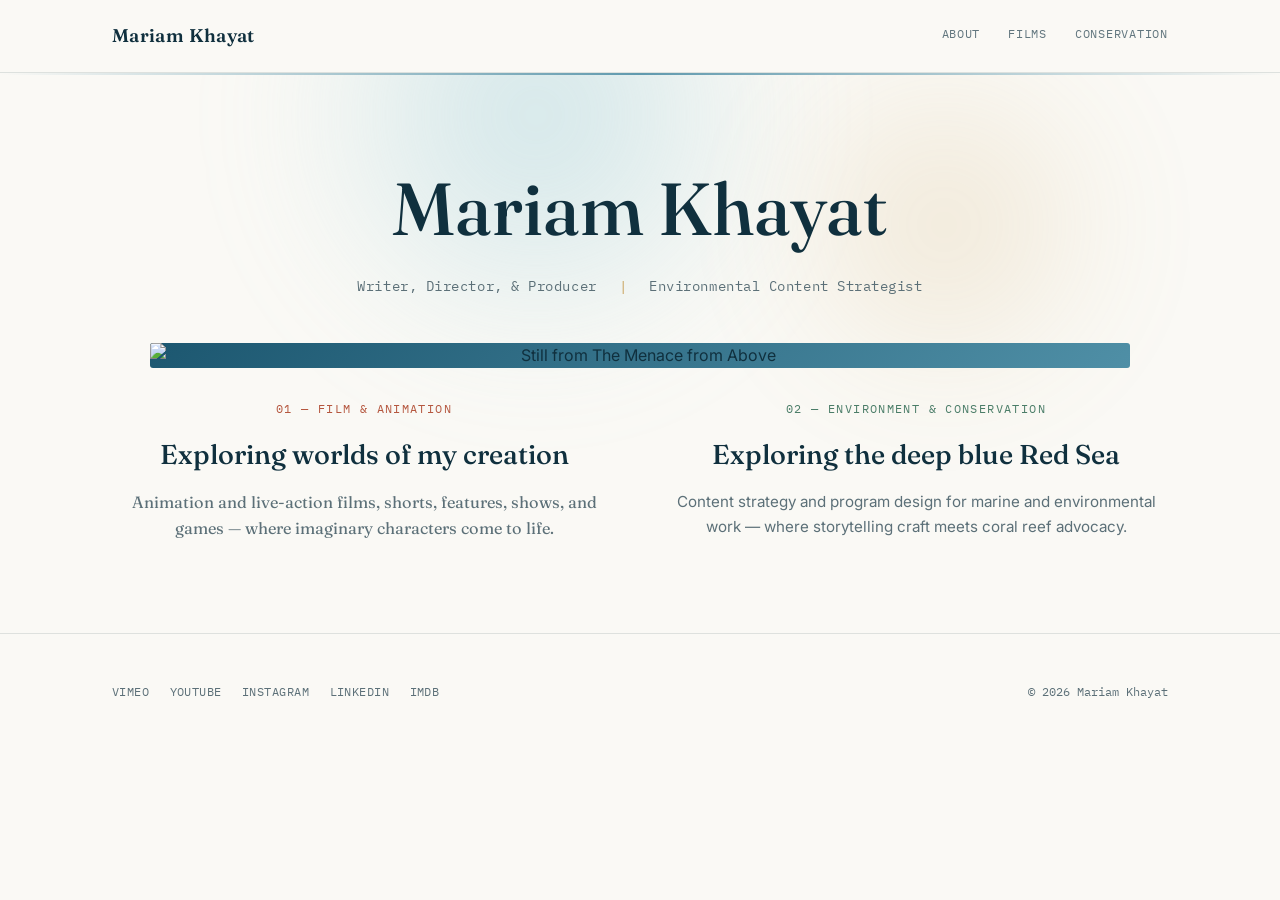
==== commit ff1ec875: "Add files via upload" ====
--- a/index.html
+++ b/index.html
@@ -26,7 +26,7 @@
   <div class="wrap">
     <h1>Mariam Khayat</h1>
     <div class="split-tagline">
-      <a href="films.html">Writer &amp; Director</a>
+      <a href="films.html">Writer, Director, &amp; Producer</a>
       <span class="sep">|</span>
       <a href="conservation.html">Environmental Content Strategist</a>
     </div>
